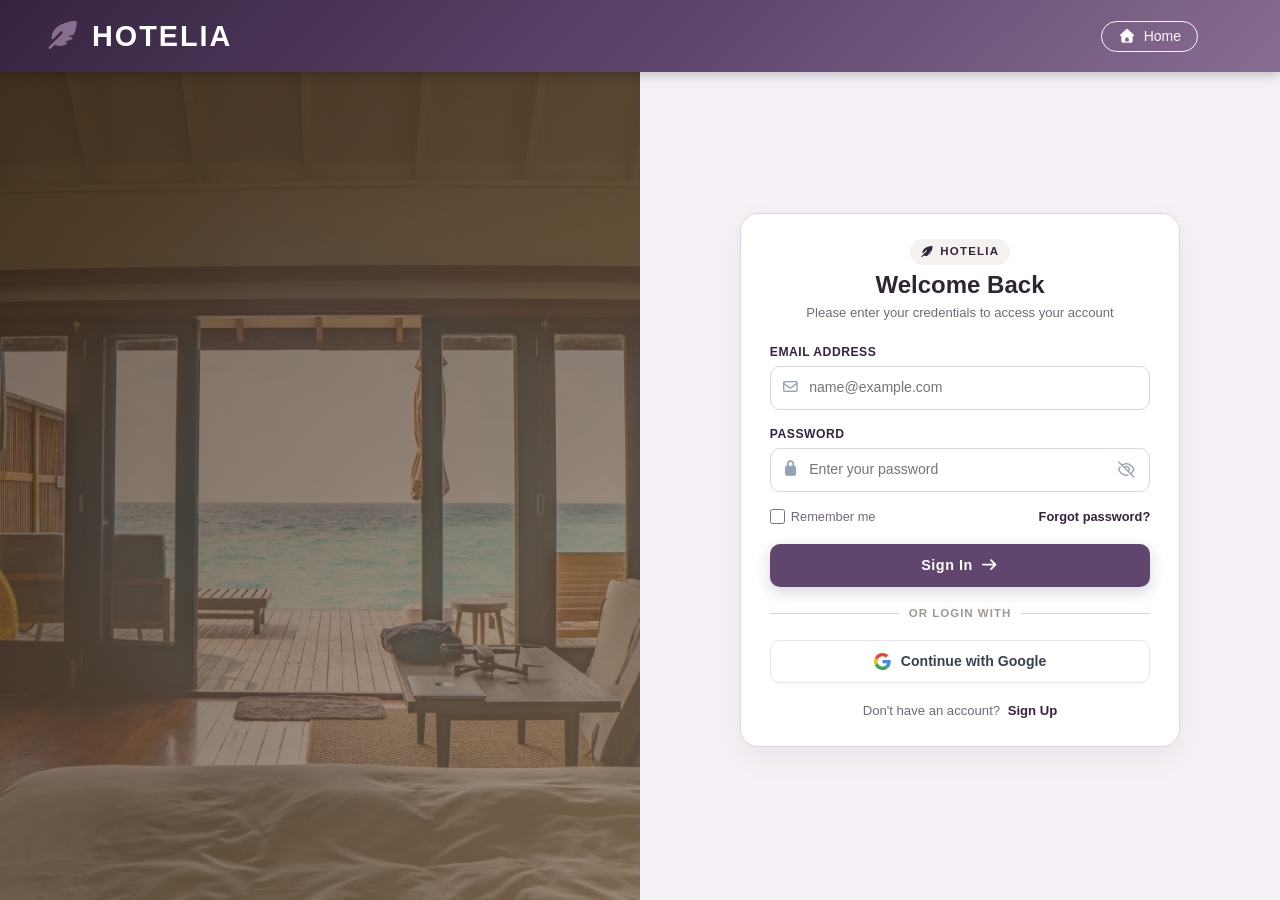
==== Hotelia/admin-profile.html @ 9148ffd9 "Project V1" ====
<!DOCTYPE html>
<html lang="en">
<head>
    <meta charset="UTF-8">
    <meta name="viewport" content="width=device-width, initial-scale=1.0">

    <link rel="stylesheet" href="BootFiles/css/bootstrap.min.css">
    <link rel="stylesheet" href="BootFiles/css/all.min.css">
    <link rel="stylesheet" href="css/main.css">
    <link rel="stylesheet" href="css/profile.css">

    <title>Hotelia Admin - Profile</title>
    <link rel="shortcut icon" href="assets/leaf.png" type="image/x-icon">
</head>

<body class="main-theme">

    <header class="bg-brown">
        <div class="container">
            <div class="d-flex align-items-center justify-content-between heading">
                <a href="admin.html" class="d-flex align-items-center logo-container text-decoration-none">
                    <i class="fa-solid fa-feather-pointed logo-ic"></i>
                    <h1 class="logo text-white m-0">Hotelia Admin</h1>
                </a>
                <nav class="d-flex align-items-center gap-3 navig" id="mainNav">
                    <a href="admin-profile.html" class="btn btn-light fw-bold" style="color:var(--primary-dark)">
                        <i class="fa-solid fa-user-circle me-1"></i>Profile
                    </a>
                    <button onclick="logoutAdmin()" class="btn btn-outline-light">Logout</button>
                </nav>
            </div>
        </div>
    </header>

    <main class="py-5">
        <div class="container profile-section">
            <div class="row g-4">

                <div class="col-lg-4">

                    <div class="profile-card mb-4 h-100-style">
                        <h5 class="fw-bold mb-4 d-flex align-items-center" style="color:var(--primary-color);">
                            <i class="fa-solid fa-circle-info me-2"></i>Account Info
                        </h5>

                        <div class="info-item mb-3 d-flex align-items-center gap-3">
                            <div class="info-icon"><i class="fa-solid fa-user-shield"></i></div>
                            <div>
                                <div class="info-label text-muted small">Full Name</div>
                                <div class="info-value fw-semibold" id="infoName">—</div>
                            </div>
                        </div>

                        <div class="info-item mb-3 d-flex align-items-center gap-3">
                            <div class="info-icon"><i class="fa-solid fa-envelope"></i></div>
                            <div>
                                <div class="info-label text-muted small">Email Address</div>
                                <div class="info-value fw-semibold" id="infoEmail">—</div>
                            </div>
                        </div>

                        <div class="info-item mb-3 d-flex align-items-center gap-3">
                            <div class="info-icon"><i class="fa-solid fa-shield-halved"></i></div>
                            <div>
                                <div class="info-label text-muted small">Account Role</div>
                                <div class="info-value fw-semibold" id="infoRole">—</div>
                            </div>
                        </div>

                        <div class="info-item d-flex align-items-center gap-3">
                            <div class="info-icon"><i class="fa-solid fa-calendar-plus"></i></div>
                            <div>
                                <div class="info-label text-muted small">Created At</div>
                                <div class="info-value fw-semibold" id="infoCreatedAt">—</div>
                            </div>
                        </div>
                    </div>

                    <div class="profile-card mt-4">
                        <h5 class="fw-bold mb-3 d-flex align-items-center" style="color:var(--primary-color);">
                            <i class="fa-solid fa-palette me-2"></i>Appearance
                        </h5>
                        <p class="theme-section-title mb-3">Choose a color theme</p>

                        <div class="theme-grid" id="themeGrid">
                        </div>

                        <p class="text-muted small mt-3 mb-0 text-center">
                            Theme applies across all pages instantly.
                        </p>
                    </div>

                </div>

                <div class="col-lg-8">

                    <div class="profile-card h-100">
                        <h5 class="fw-bold mb-4 d-flex align-items-center" style="color:var(--primary-color);">
                            <i class="fa-solid fa-th-large me-2"></i>Admin Panel
                        </h5>

                        <div class="row g-3" id="quickLinks">

                            <div class="col-md-6">
                                <a href="admin.html" class="quick-link-card text-decoration-none h-100 d-flex align-items-center p-3 rounded border">
                                    <div class="ql-icon me-3"><i class="fa-solid fa-gauge-high fs-3"></i></div>
                                    <div class="ql-text">
                                        <h6 class="mb-1 text-dark fw-bold">Dashboard</h6>
                                        <p class="mb-0 text-muted small">View pending reservations and system overview</p>
                                    </div>
                                </a>
                            </div>

                            <div class="col-md-6">
                                <a href="hotels.html" class="quick-link-card text-decoration-none h-100 d-flex align-items-center p-3 rounded border">
                                    <div class="ql-icon me-3"><i class="fa-solid fa-building fs-3"></i></div>
                                    <div class="ql-text">
                                        <h6 class="mb-1 text-dark fw-bold">Manage Hotels</h6>
                                        <p class="mb-0 text-muted small">Add, edit, or remove hotel properties</p>
                                    </div>
                                </a>
                            </div>

                            <div class="col-md-6">
                                <a href="rooms.html" class="quick-link-card text-decoration-none h-100 d-flex align-items-center p-3 rounded border">
                                    <div class="ql-icon me-3"><i class="fa-solid fa-bed fs-3"></i></div>
                                    <div class="ql-text">
                                        <h6 class="mb-1 text-dark fw-bold">Room Types & Availability</h6>
                                        <p class="mb-0 text-muted small">Configure rooms, pricing, and booking dates</p>
                                    </div>
                                </a>
                            </div>

                            <div class="col-md-6">
                                <a href="index.html" target="_blank" class="quick-link-card text-decoration-none h-100 d-flex align-items-center p-3 rounded border">
                                    <div class="ql-icon me-3"><i class="fa-solid fa-globe fs-3"></i></div>
                                    <div class="ql-text">
                                        <h6 class="mb-1 text-dark fw-bold">View Guest Site</h6>
                                        <p class="mb-0 text-muted small">Open the public-facing hotel booking site</p>
                                    </div>
                                </a>
                            </div>

                        </div>
                    </div>

                </div>

            </div>
        </div>
    </main>

    <footer class="footer mt-auto">
        <div class="container py-5">
            <div class="row g-4">
                <div class="col-12 col-md-6 col-lg-4">
                    <div class="d-flex align-items-center mb-3">
                        <i class="fa-solid fa-feather-pointed footer-icon me-2"></i>
                        <h3 class="footer-logo m-0 fs-4">Hotelia Admin</h3>
                    </div>
                    <p class="footer-text">Manage the best stays and ensure the highest quality experience for all our guests.</p>
                </div>

                <div class="col-6 col-md-3 col-lg-2">
                    <h5 class="footer-title mb-3">Admin Links</h5>
                    <ul class="list-unstyled footer-links mb-0">
                        <li class="mb-2"><a href="admin.html" class="text-decoration-none">Dashboard</a></li>
                        <li class="mb-2"><a href="hotels.html" class="text-decoration-none">Hotels</a></li>
                        <li><a href="rooms.html" class="text-decoration-none">Room Types & Availability</a></li>
                    </ul>
                </div>

                <div class="col-6 col-md-3 col-lg-2">
                    <h5 class="footer-title mb-3">Support</h5>
                    <ul class="list-unstyled footer-links mb-0">
                        <li class="mb-2"><a href="#" class="text-decoration-none">Admin Guide</a></li>
                        <li class="mb-2"><a href="#" class="text-decoration-none">System Status</a></li>
                        <li><a href="#" class="text-decoration-none">Contact IT</a></li>
                    </ul>
                </div>

                <div class="col-12 col-lg-4">
                    <h5 class="footer-title mb-3">Get in Touch</h5>
                    <div class="footer-contact">
                        <p class="mb-2 d-flex align-items-center gap-2"><i class="fa-solid fa-location-dot"></i> Egypt, Cairo HQ</p>
                        <p class="mb-2 d-flex align-items-center gap-2"><i class="fa-solid fa-envelope"></i> admin@hotelia.com</p>
                        <p class="mb-0 d-flex align-items-center gap-2"><i class="fa-solid fa-phone"></i> +20 101 149 2397</p>
                    </div>
                </div>
            </div>
        </div>

        <div class="footer-bottom py-3 border-top">
            <div class="container">
                <div class="d-flex flex-column flex-md-row justify-content-between align-items-center gap-2">
                    <p class="m-0 small text-muted">© 2026 Hotelia Admin Panel. All rights reserved.</p>
                    <p class="m-0 small text-muted">Powered by Hotelia Core Systems.</p>
                </div>
            </div>
        </div>
    </footer>

    <script src="BootFiles/js/bootstrap.bundle.min.js"></script>
    <script src="BootFiles/js/all.min.js"></script>
    <script src="js/config.js"></script>
    <script src="js/admin-profile.js"></script>

</body>
</html>
---- Hotelia/css/main.css ----
/* ==========================================================================
   HOTELIA - MASTER STYLESHEET
   ========================================================================== */

/* ── DEFAULT THEME (Purple) ── */
:root {
    --primary-color: #60466f;
    --primary-dark: #35243f;
    --secondary-color: #896d91;

    --background-color: #f5f1f6;
    --surface-color: #ffffff;

    --text-color: #2f2633;
    --muted-color: #746878;
    --border-color: #ddd3e1;

    --success-color: #607a6a;
    --danger-color: #a94a5a;
    --warning-color: #a77a45;
    --info-color: #607fa3;

    --header-gradient: linear-gradient(
        135deg,
        #35243f 0%,
        #60466f 55%,
        #896d91 100%
    );

    --footer-gradient: linear-gradient(
        135deg,
        #21172a,
        #35243f
    );
}

/* ── THEME: Ocean Blue ── */
body[data-theme="ocean"] {
    --primary-color: #2a7bb5;
    --primary-dark: #1a5a8a;
    --secondary-color: #a8d4f0;
    --background-color: #f0f6fc;
    --surface-color: #ffffff;
    --text-color: #0f2840;
    --muted-color: #5a7a95;
    --border-color: #c8dff0;
    --header-gradient: linear-gradient(135deg, #0a2a45 0%, #1a5a8a 55%, #2a7bb5 100%);
    --footer-gradient: linear-gradient(135deg, #071a2e, #0a2a45);
}

/* ── THEME: Forest Green ── */
body[data-theme="forest"] {
    --primary-color: #3d7a5a;
    --primary-dark: #2a5c40;
    --secondary-color: #a8d4b8;
    --background-color: #f0f7f2;
    --surface-color: #ffffff;
    --text-color: #142a1e;
    --muted-color: #5a7a65;
    --border-color: #c8e5d0;
    --header-gradient: linear-gradient(135deg, #0e2418 0%, #1f4d30 55%, #3d7a5a 100%);
    --footer-gradient: linear-gradient(135deg, #091710, #0e2418);
}

/* ── THEME: Rose Gold ── */
body[data-theme="rose"] {
    --primary-color: #c4786a;
    --primary-dark: #a0574b;
    --secondary-color: #f0c8c0;
    --background-color: #fdf5f4;
    --surface-color: #ffffff;
    --text-color: #3a1a16;
    --muted-color: #8a6560;
    --border-color: #f0d8d4;
    --header-gradient: linear-gradient(135deg, #2a0f0c 0%, #6b2a22 55%, #c4786a 100%);
    --footer-gradient: linear-gradient(135deg, #1a0907, #2a0f0c);
}

/* ── THEME: Slate Dark ── */
body[data-theme="slate"] {
    --primary-color: #6b7fa8;
    --primary-dark: #4a5c80;
    --secondary-color: #b0bcd8;
    --background-color: #1a1e2a;
    --surface-color: #242836;
    --text-color: #e8ecf5;
    --muted-color: #8a95b0;
    --border-color: #363d55;
    --header-gradient: linear-gradient(135deg, #0d0f18 0%, #1a1e2a 55%, #242836 100%);
    --footer-gradient: linear-gradient(135deg, #07080f, #0d0f18);
}

/* Override Bootstrap hardcoded classes for slate dark */
body[data-theme="slate"] .text-dark,
body[data-theme="slate"] h1,
body[data-theme="slate"] h2,
body[data-theme="slate"] h3,
body[data-theme="slate"] h4,
body[data-theme="slate"] h5,
body[data-theme="slate"] h6 {
    color: var(--text-color) !important;
}

body[data-theme="slate"] .text-muted {
    color: var(--muted-color) !important;
}

body[data-theme="slate"] .modal-content {
    background-color: var(--surface-color);
    color: var(--text-color);
    border-color: var(--border-color);
}

body[data-theme="slate"] .modal-header,
body[data-theme="slate"] .modal-footer {
    border-color: var(--border-color);
}

body[data-theme="slate"] .btn-close {
    filter: invert(1);
}

body[data-theme="slate"] .form-control,
body[data-theme="slate"] .form-select {
    background-color: var(--background-color);
    color: var(--text-color);
    border-color: var(--border-color);
}

body[data-theme="slate"] .form-control::placeholder {
    color: var(--muted-color);
}

body[data-theme="slate"] .table {
    color: var(--text-color) !important;
}

body[data-theme="slate"] .table-custom thead {
    background-color: #2e3448 !important;
    color: var(--text-color);
}

body[data-theme="slate"] .border {
    border-color: var(--border-color) !important;
}

body[data-theme="slate"] .bg-light {
    background-color: var(--surface-color) !important;
    color: var(--text-color) !important;
}

body[data-theme="slate"] .badge.bg-light {
    color: var(--text-color) !important;
}

/* ── THEME: Sunset Orange ── */
body[data-theme="sunset"] {
    --primary-color: #d4783a;
    --primary-dark: #b05a20;
    --secondary-color: #f0c898;
    --background-color: #fdf6f0;
    --surface-color: #ffffff;
    --text-color: #2e1505;
    --muted-color: #8a6040;
    --border-color: #f0dcc8;
    --header-gradient: linear-gradient(135deg, #1e0c00 0%, #7a3010 55%, #d4783a 100%);
    --footer-gradient: linear-gradient(135deg, #130800, #1e0c00);
}

/* ==========================================================================
   BASE & RESET STYLES
   ========================================================================== */

* {
    box-sizing: border-box;
    font-family: 'Gill Sans', 'Gill Sans MT', Calibri, 'Trebuchet MS', sans-serif;
}

body {
    background-color: var(--background-color);
    color: var(--text-color);
    margin: 0;
    transition: background-color 0.3s ease, color 0.3s ease;
}

/* cards & surfaces adapt to theme */
.card, .checkout-card, .booking-card, .room-card, .filter-card, .card-management {
    background-color: var(--surface-color) !important;
    color: var(--text-color) !important;
    border-color: var(--border-color) !important;
    transition: background-color 0.3s ease;
}

/* tables adapt */
.table-custom .table, .table {
    color: var(--text-color) !important;
}
.table-custom thead th {
    border-color: var(--border-color) !important;
}

h1, h2, h3, h4, h5, h6 {
    margin-top: 0;
}

/* ==========================================================================
   CUSTOM SCROLLBAR
   ========================================================================== */

html {
    scrollbar-color: var(--primary-color) var(--background-color);
    scrollbar-width: thin;
}

::-webkit-scrollbar {
    width: 12px;
    height: 12px;
}

::-webkit-scrollbar-track {
    background: var(--background-color);
}

::-webkit-scrollbar-thumb {
    background: var(--primary-color);
    border-radius: 10px;
    border: 3px solid var(--background-color);
}

::-webkit-scrollbar-thumb:hover {
    background: var(--primary-dark);
}

/* ==========================================================================
   SHARED HEADER & NAVIGATION
   ========================================================================== */

header {
    position: sticky;
    top: 0;
    z-index: 1000;
    box-shadow: 0 2px 12px rgba(0, 0, 0, 0.25);
}

.heading {
    user-select: none;
    min-height: 8vh;
    display: flex;
    justify-content: space-between;
    align-items: center;
}

.bg-brown {
    background: var(--header-gradient);
}

.logo-container {
    margin-left: -50px;
    text-decoration: none;
    cursor: pointer;
}

.logo-container:hover .logo {
    opacity: 0.85;
}

.logo-ic {
    color: var(--secondary-color);
    font-size: 1.8rem;
    padding: 0.2rem 1rem;
}

.logo {
    font-size: 1.8rem;
    font-weight: 700;
    letter-spacing: 2px;
    text-transform: uppercase;
    transition: opacity 0.2s;
}

.navig {
    margin-right: -50px;
}

/* ==========================================================================
   SHARED FOOTER
   ========================================================================== */

.footer {
    background: var(--footer-gradient);
    color: var(--background-color);
}

.footer-logo {
    font-size: 1.6rem;
    font-weight: 700;
    letter-spacing: 1.5px;
    text-transform: uppercase;
}

.footer-icon {
    color: var(--secondary-color);
    font-size: 1.4rem;
}

.footer-text {
    color: #d8cec4;
    line-height: 1.7;
    max-width: 380px;
}

.footer-title {
    color: var(--surface-color);
    font-weight: 600;
    margin-bottom: 1.2rem;
}

.footer-links li {
    margin-bottom: 0.7rem;
}

.footer-links a {
    color: #d8cec4;
    text-decoration: none;
    transition: color 0.2s ease;
}

.footer-links a:hover {
    color: var(--secondary-color);
}

.social-links a {
    width: 38px;
    height: 38px;
    display: flex;
    align-items: center;
    justify-content: center;
    border: 1px solid rgba(255, 255, 255, 0.2);
    border-radius: 50%;
    color: var(--surface-color);
    text-decoration: none;
    transition: all 0.2s ease;
}

.social-links a:hover {
    background-color: var(--secondary-color);
    color: var(--primary-dark);
    transform: translateY(-2px);
}

.footer-contact p {
    color: #d8cec4;
    margin-bottom: 0.8rem;
}

.footer-contact i {
    width: 25px;
    color: var(--secondary-color);
}

.footer-bottom {
    border-top: 1px solid rgba(255, 255, 255, 0.12);
    padding: 1.2rem 0;
    color: #bfb5ac;
    font-size: 0.9rem;
}

/* ── Admin filter tab active state ── */
.active-filter {
    background: var(--primary-dark) !important;
    border-color: var(--primary-dark) !important;
    color: #fff !important;
}
---- Hotelia/css/profile.css ----
/* ==========================================================================
   HOTELIA - PROFILE PAGE
   ========================================================================== */

.profile-hero {
    background: var(--header-gradient);
    padding: 3rem 0 5rem;
    position: relative;
}

.profile-avatar-ring {
    width: 100px;
    height: 100px;
    border-radius: 50%;
    background: var(--secondary-color);
    display: flex;
    align-items: center;
    justify-content: center;
    font-size: 2.8rem;
    color: var(--primary-dark);
    border: 4px solid rgba(255,255,255,0.3);
    margin: 0 auto 1rem;
    flex-shrink: 0;
}

.profile-section {
    margin-top: -2.5rem;
    padding: 0 0 5rem;
}

/* ensure sticky header offset doesn't hide anchor targets */
main {
    padding-top: 0;
}

/* ── Profile card ── */
.profile-card {
    background: var(--surface-color);
    border-radius: 1rem;
    padding: 2rem;
    box-shadow: 0 4px 24px rgba(0,0,0,.08);
    border: 1px solid var(--border-color);
    transition: background-color 0.3s;
}

/* ── Info row ── */
.info-item {
    display: flex;
    align-items: center;
    gap: 1rem;
    padding: 0.9rem 0;
    border-bottom: 1px solid var(--border-color);
}

.info-item:last-child {
    border-bottom: none;
}

.info-icon {
    width: 40px;
    height: 40px;
    background: var(--background-color);
    border-radius: 50%;
    display: flex;
    align-items: center;
    justify-content: center;
    color: var(--primary-color);
    flex-shrink: 0;
}

.info-label {
    font-size: 0.75rem;
    text-transform: uppercase;
    letter-spacing: 0.5px;
    color: var(--muted-color);
    margin-bottom: 0.1rem;
}

.info-value {
    font-weight: 600;
    color: var(--text-color);
    font-size: 0.95rem;
}

/* ── Quick-access links ── */
.quick-link-card {
    background: var(--surface-color);
    border: 1px solid var(--border-color);
    border-radius: 0.75rem;
    padding: 1.4rem 1.2rem;
    text-decoration: none;
    color: var(--text-color);
    display: flex;
    align-items: center;
    gap: 1rem;
    transition: all 0.2s ease;
}

.quick-link-card:hover {
    background: var(--primary-color);
    color: #fff;
    border-color: var(--primary-color);
    transform: translateY(-2px);
    box-shadow: 0 6px 20px rgba(0,0,0,.12);
}

.quick-link-card:hover .ql-icon,
.quick-link-card:hover .ql-text p {
    color: #fff !important;
}

.ql-icon {
    width: 46px;
    height: 46px;
    border-radius: 50%;
    background: var(--background-color);
    display: flex;
    align-items: center;
    justify-content: center;
    font-size: 1.2rem;
    color: var(--primary-color);
    flex-shrink: 0;
    transition: background 0.2s;
}

.quick-link-card:hover .ql-icon {
    background: rgba(255,255,255,0.2);
}

.ql-text h6 {
    font-weight: 700;
    margin-bottom: 0.15rem;
    font-size: 0.95rem;
}

.ql-text p {
    font-size: 0.78rem;
    color: var(--muted-color);
    margin: 0;
}

/* ── Theme Picker ── */
.theme-section-title {
    font-size: 0.75rem;
    text-transform: uppercase;
    letter-spacing: 1px;
    color: var(--muted-color);
    margin-bottom: 1rem;
    font-weight: 700;
}

.theme-grid {
    display: grid;
    grid-template-columns: repeat(3, 1fr);
    gap: 0.75rem;
}

.theme-btn {
    border: 2px solid var(--border-color);
    border-radius: 0.6rem;
    padding: 0.7rem 0.5rem;
    background: var(--surface-color);
    cursor: pointer;
    display: flex;
    flex-direction: column;
    align-items: center;
    gap: 0.4rem;
    transition: all 0.2s ease;
    color: var(--text-color);
}

.theme-btn:hover {
    border-color: var(--primary-color);
    transform: translateY(-2px);
}

.theme-btn.active {
    border-color: var(--primary-color);
    background: var(--background-color);
    box-shadow: 0 0 0 2px var(--primary-color);
}

.theme-swatch {
    width: 36px;
    height: 36px;
    border-radius: 50%;
    display: flex;
    align-items: center;
    justify-content: center;
    font-size: 1.1rem;
}

.theme-name {
    font-size: 0.7rem;
    font-weight: 600;
    text-align: center;
    line-height: 1.2;
}

/* Swatches: distinct colors per theme */
.swatch-default { background: linear-gradient(135deg, #6623a9, #b393e1); }
.swatch-ocean   { background: linear-gradient(135deg, #2a7bb5, #a8d4f0); }
.swatch-forest  { background: linear-gradient(135deg, #3d7a5a, #a8d4b8); }
.swatch-rose    { background: linear-gradient(135deg, #c4786a, #f0c8c0); }
.swatch-slate   { background: linear-gradient(135deg, #242836, #6b7fa8); }
.swatch-sunset  { background: linear-gradient(135deg, #d4783a, #f0c898); }

/* ── Danger Zone ── */
.danger-zone-card {
    border-color: #f5c6cb;
    background: var(--surface-color);
}

.danger-zone-card h5 {
    font-size: 0.95rem;
}
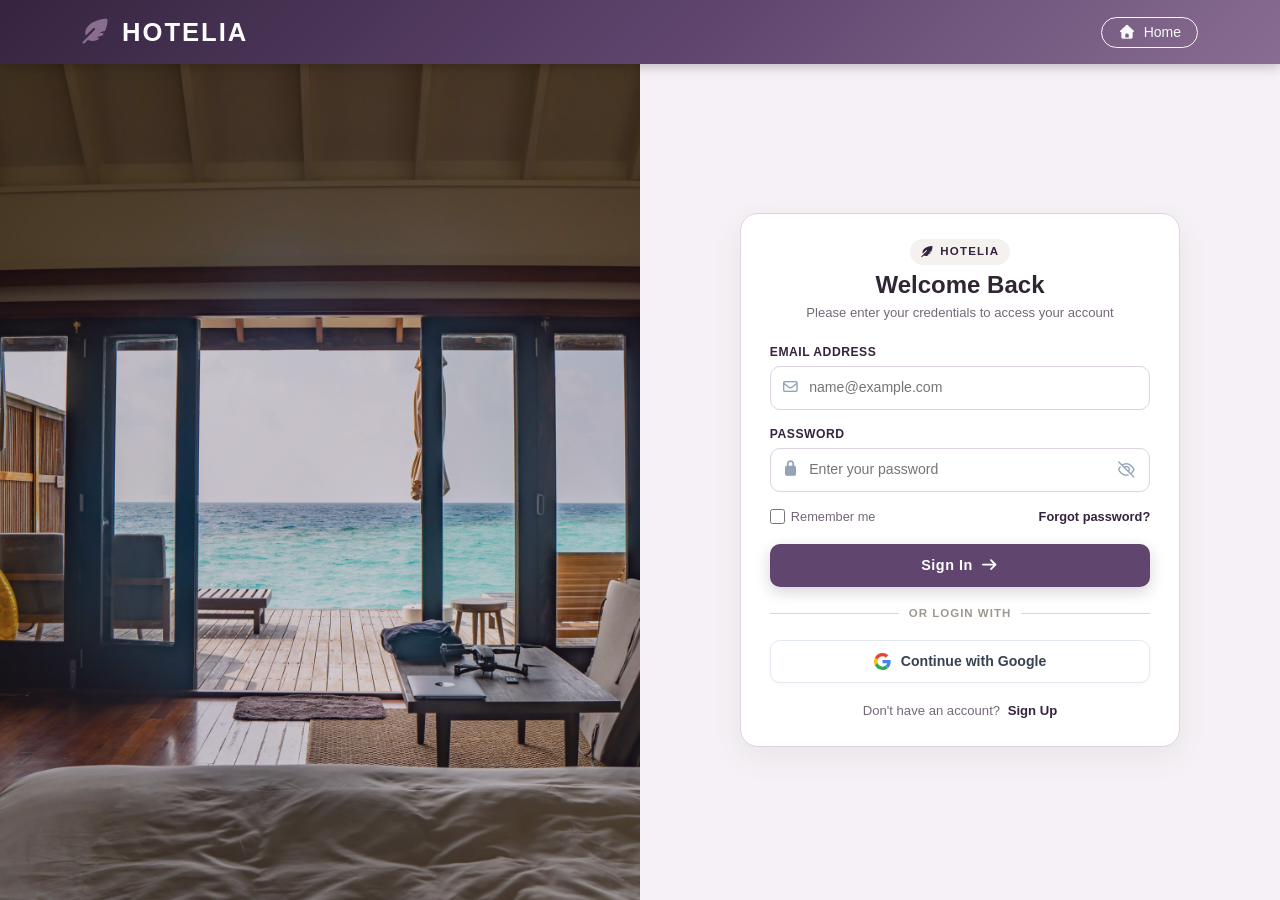
==== commit 2c742578: "0" ====
--- a/Hotelia/admin-profile.html
+++ b/Hotelia/admin-profile.html
@@ -23,10 +23,15 @@
                     <h1 class="logo text-white m-0">Hotelia Admin</h1>
                 </a>
                 <nav class="d-flex align-items-center gap-3 navig" id="mainNav">
-                    <a href="admin-profile.html" class="btn btn-light fw-bold" style="color:var(--primary-dark)">
-                        <i class="fa-solid fa-user-circle me-1"></i>Profile
-                    </a>
-                    <button onclick="logoutAdmin()" class="btn btn-outline-light">Logout</button>
+                    <button class="nav-toggler" onclick="this.nextElementSibling.classList.toggle('open')" aria-label="Toggle navigation">
+                        <i class="fa-solid fa-bars"></i>
+                    </button>
+                    <div class="nav-collapse">
+                        <a href="admin-profile.html" class="btn btn-light fw-bold" style="color:var(--primary-dark)">
+                            <i class="fa-solid fa-user-circle me-1"></i>Profile
+                        </a>
+                        <button onclick="logoutAdmin()" class="btn btn-outline-light">Logout</button>
+                    </div>
                 </nav>
             </div>
         </div>
@@ -36,7 +41,7 @@
         <div class="container profile-section">
             <div class="row g-4">
 
-                <div class="col-lg-4">
+                <div class="col-12 col-lg-4">
 
                     <div class="profile-card mb-4 h-100-style">
                         <h5 class="fw-bold mb-4 d-flex align-items-center" style="color:var(--primary-color);">
@@ -92,7 +97,7 @@
 
                 </div>
 
-                <div class="col-lg-8">
+                <div class="col-12 col-lg-8">
 
                     <div class="profile-card h-100">
                         <h5 class="fw-bold mb-4 d-flex align-items-center" style="color:var(--primary-color);">
@@ -101,7 +106,7 @@
 
                         <div class="row g-3" id="quickLinks">
 
-                            <div class="col-md-6">
+                            <div class="col-6 col-md-6">
                                 <a href="admin.html" class="quick-link-card text-decoration-none h-100 d-flex align-items-center p-3 rounded border">
                                     <div class="ql-icon me-3"><i class="fa-solid fa-gauge-high fs-3"></i></div>
                                     <div class="ql-text">
@@ -111,7 +116,7 @@
                                 </a>
                             </div>
 
-                            <div class="col-md-6">
+                            <div class="col-6 col-md-6">
                                 <a href="hotels.html" class="quick-link-card text-decoration-none h-100 d-flex align-items-center p-3 rounded border">
                                     <div class="ql-icon me-3"><i class="fa-solid fa-building fs-3"></i></div>
                                     <div class="ql-text">
@@ -121,7 +126,7 @@
                                 </a>
                             </div>
 
-                            <div class="col-md-6">
+                            <div class="col-6 col-md-6">
                                 <a href="rooms.html" class="quick-link-card text-decoration-none h-100 d-flex align-items-center p-3 rounded border">
                                     <div class="ql-icon me-3"><i class="fa-solid fa-bed fs-3"></i></div>
                                     <div class="ql-text">
@@ -131,7 +136,7 @@
                                 </a>
                             </div>
 
-                            <div class="col-md-6">
+                            <div class="col-6 col-md-6">
                                 <a href="index.html" target="_blank" class="quick-link-card text-decoration-none h-100 d-flex align-items-center p-3 rounded border">
                                     <div class="ql-icon me-3"><i class="fa-solid fa-globe fs-3"></i></div>
                                     <div class="ql-text">
--- a/Hotelia/css/main.css
+++ b/Hotelia/css/main.css
@@ -181,6 +181,19 @@
     color: var(--text-color);
     margin: 0;
     transition: background-color 0.3s ease, color 0.3s ease;
+    min-height: 100vh;
+    display: flex;
+    flex-direction: column;
+}
+
+/* Ensure main content takes available space and pushes footer down */
+main {
+    flex: 1 0 auto;
+}
+
+/* Footer stays at bottom */
+.footer {
+    flex-shrink: 0;
 }
 
 /* cards & surfaces adapt to theme */
@@ -244,10 +257,11 @@
 
 .heading {
     user-select: none;
-    min-height: 8vh;
+    min-height: 64px;
     display: flex;
     justify-content: space-between;
     align-items: center;
+    padding: 0.5rem 0;
 }
 
 .bg-brown {
@@ -255,7 +269,6 @@
 }
 
 .logo-container {
-    margin-left: -50px;
     text-decoration: none;
     cursor: pointer;
 }
@@ -266,12 +279,12 @@
 
 .logo-ic {
     color: var(--secondary-color);
-    font-size: 1.8rem;
-    padding: 0.2rem 1rem;
+    font-size: 1.5rem;
+    padding: 0.2rem 0.6rem 0.2rem 0;
 }
 
 .logo {
-    font-size: 1.8rem;
+    font-size: 1.5rem;
     font-weight: 700;
     letter-spacing: 2px;
     text-transform: uppercase;
@@ -279,7 +292,93 @@
 }
 
 .navig {
-    margin-right: -50px;
+    display: flex;
+    align-items: center;
+    gap: 0.5rem;
+}
+
+/* Hamburger toggle button */
+.nav-toggler {
+    display: none;
+    background: transparent;
+    border: 1px solid rgba(255,255,255,0.4);
+    border-radius: 6px;
+    padding: 6px 10px;
+    color: #fff;
+    font-size: 1.1rem;
+    cursor: pointer;
+    line-height: 1;
+    transition: background 0.2s;
+}
+
+.nav-toggler:hover {
+    background: rgba(255,255,255,0.15);
+}
+
+/* Collapsible nav on mobile */
+.nav-collapse {
+    display: flex;
+    align-items: center;
+    gap: 0.5rem;
+    flex-wrap: wrap;
+}
+
+@media (max-width: 767.98px) {
+    .logo {
+        font-size: 1.2rem;
+        letter-spacing: 1px;
+    }
+
+    .logo-ic {
+        font-size: 1.2rem;
+    }
+
+    .nav-toggler {
+        display: inline-flex;
+        align-items: center;
+        justify-content: center;
+    }
+
+    .nav-collapse {
+        display: none;
+        width: 100%;
+        padding: 0.75rem 0 0.5rem;
+        flex-direction: column;
+        align-items: stretch;
+        gap: 0.4rem;
+        border-top: 1px solid rgba(255,255,255,0.15);
+        margin-top: 0.5rem;
+    }
+
+    .nav-collapse.open {
+        display: flex;
+    }
+
+    .nav-collapse .btn {
+        width: 100%;
+        text-align: center;
+    }
+
+    /* Make heading a column when nav expands */
+    .heading {
+        flex-wrap: wrap;
+        min-height: unset;
+    }
+
+    .heading > .logo-container {
+        flex: 1;
+    }
+}
+
+@media (min-width: 768px) {
+    .logo {
+        font-size: 1.6rem;
+    }
+
+    .logo-ic {
+        font-size: 1.6rem;
+        padding: 0.2rem 0.75rem 0.2rem 0;
+    }
 }
 
 /* ==========================================================================
@@ -370,4 +469,100 @@
     background: var(--primary-dark) !important;
     border-color: var(--primary-dark) !important;
     color: #fff !important;
-}+}
+
+/* ==========================================================================
+   GLOBAL RESPONSIVE UTILITIES
+   ========================================================================== */
+
+@media (max-width: 575.98px) {
+    .footer-logo { font-size: 1.3rem; }
+    .footer-title { font-size: 1rem; margin-bottom: 0.75rem; }
+    .footer-text  { font-size: 0.88rem; }
+
+    /* Breathing room on small screens so content doesn't touch edges */
+    .container {
+        padding-left: 1.1rem;
+        padding-right: 1.1rem;
+    }
+}
+
+/* Prevent horizontal overflow on all screens */
+html, body {
+    overflow-x: hidden;
+    max-width: 100%;
+}
+
+/* Tables always scrollable on small screens */
+.table-responsive {
+    -webkit-overflow-scrolling: touch;
+}
+
+/* Keep Bootstrap table scrolling available when a visual table wrapper is used. */
+.table-responsive.table-custom {
+    overflow-x: auto !important;
+    overflow-y: hidden;
+}
+
+/* XL container expansion */
+@media (min-width: 1400px) {
+    .container { max-width: 1320px; }
+}
+
+/* ======================================================================
+   EXTRA-SMALL PHONES (up to 470px)
+   ====================================================================== */
+@media (max-width: 630px) {
+    .container,
+    .container-fluid {
+        /* A clear, consistent gutter keeps content away from phone edges. */
+        padding-right: 1.25rem !important;
+        padding-left: 1.25rem !important;
+    }
+
+    .heading {
+        min-height: 56px;
+        padding-top: 0.4rem;
+        padding-bottom: 0.4rem;
+    }
+
+    .logo {
+        font-size: 1.05rem;
+        letter-spacing: 0.6px;
+    }
+
+    .logo-ic {
+        padding-right: 0.4rem;
+        font-size: 1.05rem;
+    }
+
+    .nav-toggler {
+        padding: 5px 8px;
+        font-size: 1rem;
+    }
+
+    .nav-collapse {
+        padding-top: 0.6rem;
+    }
+
+    .nav-collapse .btn {
+        min-height: 40px;
+        padding: 0.45rem 0.65rem;
+    }
+
+    .footer {
+        font-size: 0.9rem;
+    }
+
+    .footer .py-5 {
+        padding-top: 2rem !important;
+        padding-bottom: 2rem !important;
+    }
+
+    .footer-bottom {
+        padding: 0.9rem 0;
+        text-align: center;
+        font-size: 0.78rem;
+    }
+
+}
--- a/Hotelia/css/profile.css
+++ b/Hotelia/css/profile.css
@@ -80,26 +80,29 @@
     font-weight: 600;
     color: var(--text-color);
     font-size: 0.95rem;
+    word-break: break-word;
 }
 
 /* ── Quick-access links ── */
 .quick-link-card {
     background: var(--surface-color);
-    border: 1px solid var(--border-color);
-    border-radius: 0.75rem;
-    padding: 1.4rem 1.2rem;
+    border: 1px solid var(--border-color) !important;
+    border-radius: 0.75rem !important;
+    padding: 1rem;
     text-decoration: none;
     color: var(--text-color);
     display: flex;
     align-items: center;
-    gap: 1rem;
+    gap: 0.8rem;
     transition: all 0.2s ease;
+    min-height: 72px;
+    width: 100%;
 }
 
 .quick-link-card:hover {
     background: var(--primary-color);
     color: #fff;
-    border-color: var(--primary-color);
+    border-color: var(--primary-color) !important;
     transform: translateY(-2px);
     box-shadow: 0 6px 20px rgba(0,0,0,.12);
 }
@@ -110,8 +113,8 @@
 }
 
 .ql-icon {
-    width: 46px;
-    height: 46px;
+    width: 44px;
+    height: 44px;
     border-radius: 50%;
     background: var(--background-color);
     display: flex;
@@ -127,16 +130,25 @@
     background: rgba(255,255,255,0.2);
 }
 
+.ql-text {
+    flex: 1;
+    min-width: 0;
+}
+
 .ql-text h6 {
     font-weight: 700;
     margin-bottom: 0.15rem;
-    font-size: 0.95rem;
+    font-size: 0.9rem;
+    white-space: normal;
+    overflow-wrap: break-word;
 }
 
 .ql-text p {
-    font-size: 0.78rem;
+    font-size: 0.75rem;
     color: var(--muted-color);
     margin: 0;
+    white-space: normal;
+    overflow-wrap: break-word;
 }
 
 /* ── Theme Picker ── */
@@ -214,3 +226,53 @@
 .danger-zone-card h5 {
     font-size: 0.95rem;
 }
+
+/* ==========================================================================
+   RESPONSIVE BREAKPOINTS
+   ========================================================================== */
+
+/* LG: tablet landscape */
+@media (min-width: 992px) and (max-width: 1199.98px) {
+    .quick-link-card { padding: 0.9rem 0.75rem; }
+    .ql-text h6      { font-size: 0.85rem; }
+    .ql-text p       { font-size: 0.72rem; }
+}
+
+/* MD: tablet portrait */
+@media (min-width: 768px) and (max-width: 991.98px) {
+    .profile-section   { margin-top: -1.5rem; padding: 0 0 3rem; }
+    .profile-card      { padding: 1.5rem; }
+    .quick-link-card   { padding: 0.85rem; min-height: 64px; }
+    .ql-icon           { width: 38px; height: 38px; font-size: 1rem; }
+    .ql-text h6        { font-size: 0.82rem; }
+    .ql-text p         { font-size: 0.7rem; }
+    .theme-grid        { grid-template-columns: repeat(3, 1fr); }
+}
+
+/* SM: phone landscape & standard phones */
+@media (max-width: 767.98px) {
+    .profile-section { padding: 0 0 3rem; margin-top: -1rem; }
+    .profile-card    { padding: 1.25rem; }
+
+    .theme-grid { grid-template-columns: repeat(2, 1fr); }
+
+    .quick-link-card { padding: 0.85rem; min-height: 60px; }
+    .ql-icon         { width: 36px; height: 36px; font-size: 0.95rem; }
+    .ql-text h6      { font-size: 0.82rem; }
+    .ql-text p       { font-size: 0.7rem; }
+}
+
+/* XS: very small phones */
+@media (max-width: 575.98px) {
+    .profile-card  { padding: 1rem; border-radius: 0.75rem; }
+    .info-icon     { width: 34px; height: 34px; font-size: 0.85rem; }
+    .info-value    { font-size: 0.88rem; }
+
+    .theme-swatch { width: 28px; height: 28px; font-size: 0.9rem; }
+    .theme-name   { font-size: 0.62rem; }
+}
+
+@media (max-width: 575.98px) {
+    /* Side margin so cards don't touch screen edges */
+    .profile-section { padding-left: 0.25rem; padding-right: 0.25rem; }
+}
